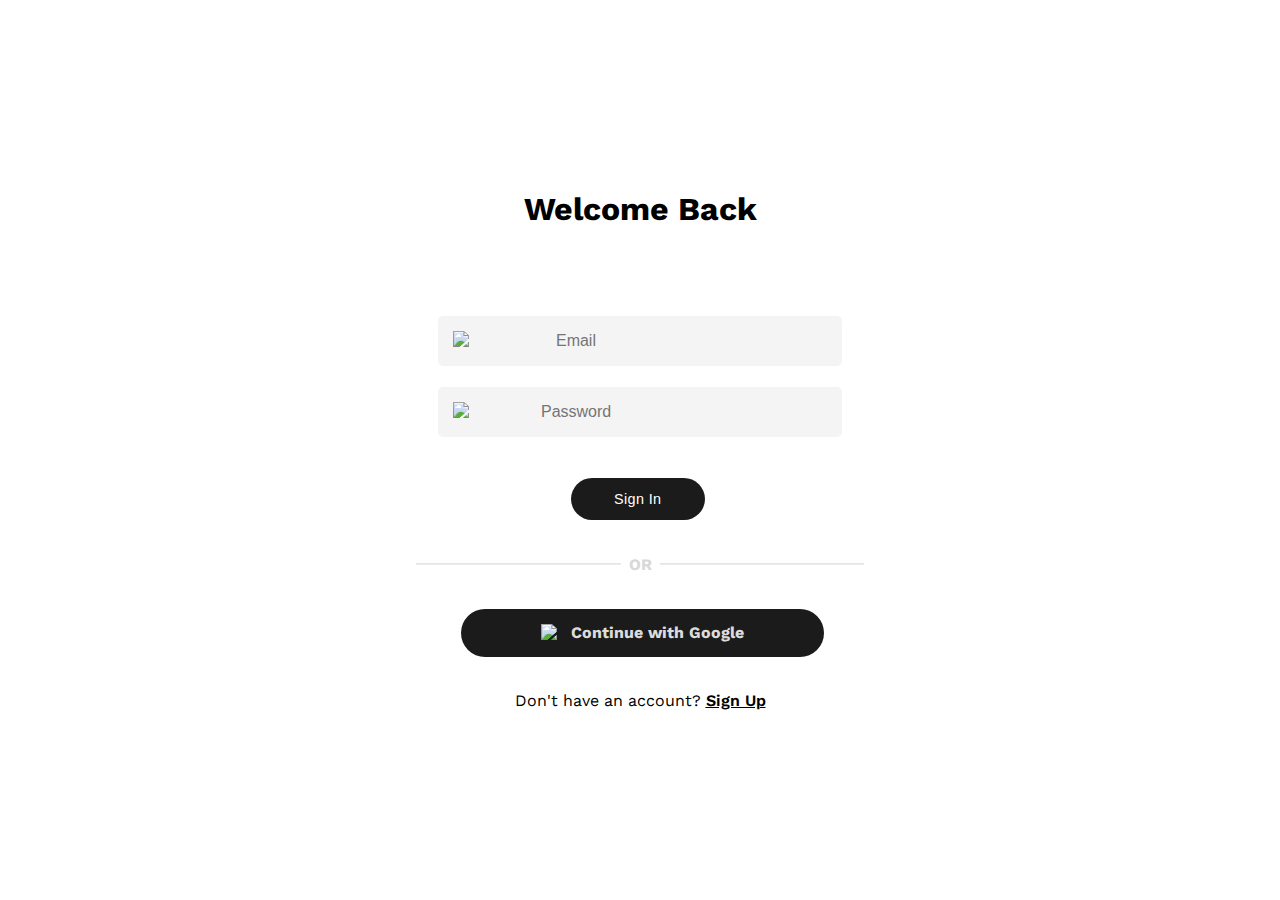
==== login_page/index.html @ e5555da9 "changes made for making the page responsive" ====
<!DOCTYPE html>
<html lang="en">
<head>
    <meta charset="UTF-8">
    <meta name="viewport" content="width=device-width, initial-scale=1">
    <title>Login Page</title>
    <link rel="icon" href="/assets/zomato-seeklogo.svg" type="image/icon type">
    <link rel="preconnect" href="https://fonts.googleapis.com">
    <link rel="preconnect" href="https://fonts.gstatic.com" crossorigin>
    <link href="https://fonts.googleapis.com/css2?family=Work+Sans&display=swap" rel="stylesheet">
    <link rel="stylesheet" href="style.css">
</head>
<body>
    <form class="my-form">
        <div class="login-welcome-row">
            <h1>Welcome Back</h1> 
        </div>
        <div class="input__wrapper">
            <img src="assets/envelope (1).svg" alt="email_logo">
            <input type="text" id="email" name="email" placeholder="Email" class="input__field" required>
        </div>
        <div class="input__wrapper">
            <img src="assets/key (1).svg" alt="key_logo">
            <input id="password" type="password" placeholder="Password" name="Password" class="input__field">
        </div>
        <button type="submit" class="my-form__button">Sign In</button>
        <div class="container">
            <hr class="line" />
            <p>or</p>
            <hr class="line" />
        </div>
        <div class="socials-row">
            <a href="#" title="Use Google">
                <img src="assets/google.png" alt="Google">
                Continue with Google
            </a>
        </div>
        <div class="my-form__actions">
            <div class="my-form__row">
                <span>
                    Don't have an account?
                    <a href="#">Sign Up</a>
                </span>
            </div>
        </div>
    </form>
</body>
</html>
---- login_page/style.css ----
* {
    margin: 0;
    padding: 0;
    box-sizing: border-box;
}

body {
    font-size: 16px;
    font-family: 'Work Sans', sans-serif;
    height: 100vh;
    padding: 1rem;
    display: flex;
    height: 100vh;
    justify-content: center;
    align-items: center;
}

.socials-row {
    margin-top: -0.3rem;
    padding-left: 10%;
    gap: 1rem;
}

.socials-row img {
    width: 1.1rem;
    height: 1.1rem;
}

.socials-row>a {
    padding: 0.5rem;
    border-radius: 10rem;
    width: 90%;
    min-height: 3rem;
    display: flex;
    gap: 0.75rem;
    justify-content: center;
    align-items: center;
    text-decoration: none;
    font-size: 1rem;
    color: #dcdcdc;
    padding: 0.5rem;
    background-color: #1b1b1b;
    font-weight: 700;
}

.login-welcome-row {
    margin-bottom: 4.5rem;
    text-align: center;
    font-weight: lighter;
}

.my-form {
    display: flex;
    flex-direction: column;
    justify-content: start;
    position: relative;
    gap: 1rem;
    width: 100%;
    max-width: 32rem;
    padding: 3rem 2rem;
    border-radius: 2rem;
    height: fit-content;
}

.my-form__button {
    background-color: #1b1b1b;
    color: white;
    white-space: nowrap;
    border: none;
    display: flex;
    justify-content: center;
    align-items: center;
    margin-top: 20px;
    margin-left: 34.5%;
    line-height: 42px;
    outline: none;
    font-size: 0.9rem;
    font-weight: 500;
    letter-spacing: .025em;
    text-decoration: none;
    cursor: pointer;
    width: 30%;
    border-radius: 99px;
    -webkit-transition: all .3s ease;
    transition: all .3s ease;
}

.input__wrapper {
    position: relative;
    padding: 0.5rem;
    margin-bottom: 0.3rem;
    margin-left: 5%;
    width: 90%;
    border-radius: 5px;
    background-color: #f4f4f4;
    display: flex;
    align-items: center;
}

.input__wrapper img {
    height: 18px;
    margin-right: 1.2rem;
    margin-left: 0.4rem;
    margin-bottom: 1.5px;
}

.input__field {
    font-size: 1rem;
    padding: 0.5rem 0;
    width: 100%;
    border: none;
    background: transparent;
    outline: none;
}


.input__icon {
    position: absolute;
    right: -0.875rem;
    bottom: -0.6875rem;
    width: 2.25rem;
    height: 2.25rem;
    padding: 0.125rem;
    transform: translate(-50%, -50%);
    transform-origin: center;
    cursor: pointer;
} 

.my-form__actions {
    display: flex;
    flex-direction: column;
    align-self: center;
    color: var(--secondary);
    gap: 1rem;
    margin-top: 0.5rem;
}

.my-form__actions a {
    color: var(--secondary);
    font-weight: 600;
}


.my-form__row {
    margin-top: 10px;
}

.container {
    position: relative;
    width: 100%;
    display: flex;
    align-items: center;
    gap: 0.5rem; 
    margin-top: 1.2rem;
    margin-bottom: 1.5rem;
    text-transform: uppercase;
    color: black;
    font-weight: bold;
}

.line {
    width: 50%; 
    border-color: black; 
    opacity: 0.1;
}

.container p {
    color: gray;
    opacity: 0.3; 
}
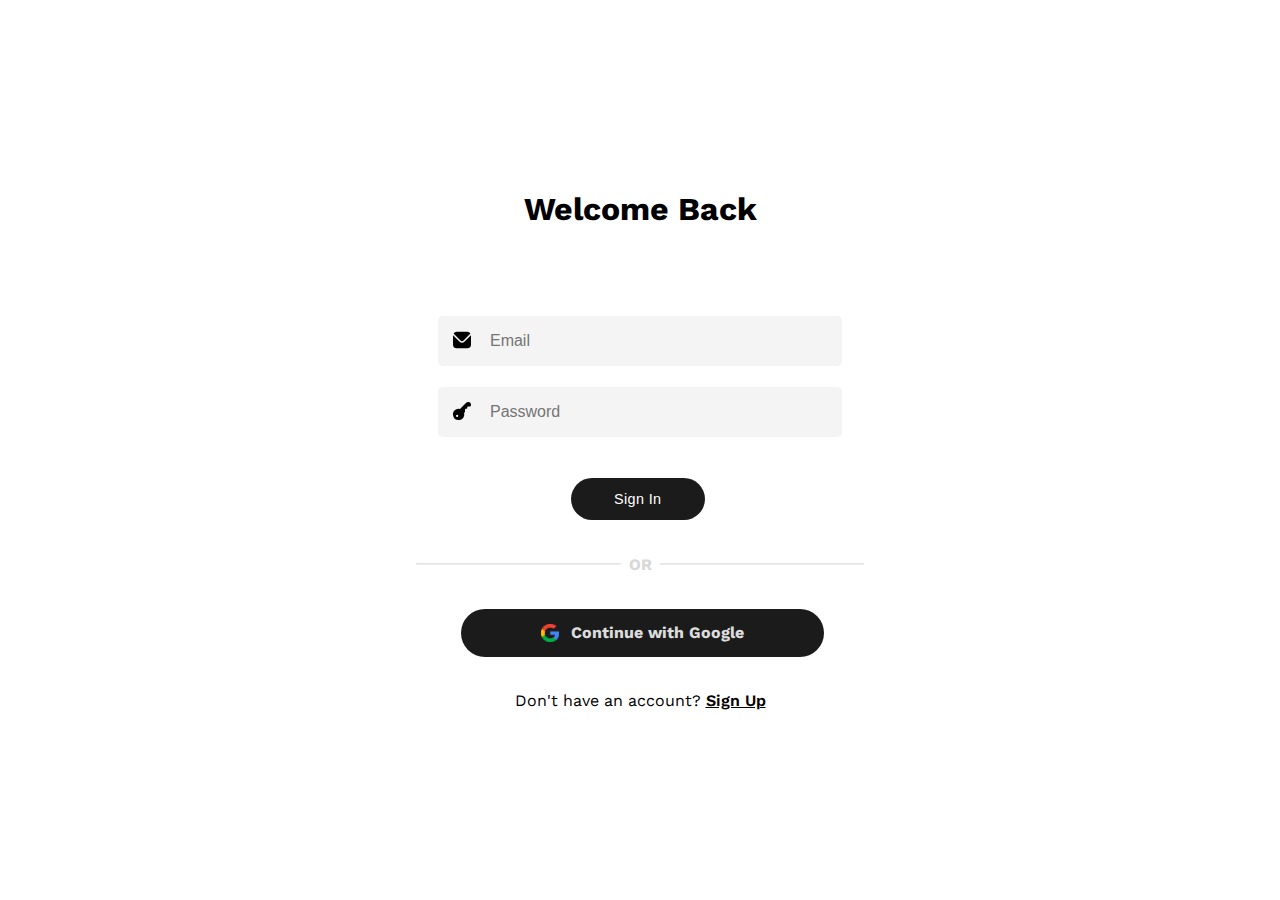
==== commit 27902b2b: "files added" ====
--- a/login_page/index.html
+++ b/login_page/index.html
@@ -4,7 +4,6 @@
     <meta charset="UTF-8">
     <meta name="viewport" content="width=device-width, initial-scale=1">
     <title>Login Page</title>
-    <link rel="icon" href="/assets/zomato-seeklogo.svg" type="image/icon type">
     <link rel="preconnect" href="https://fonts.googleapis.com">
     <link rel="preconnect" href="https://fonts.gstatic.com" crossorigin>
     <link href="https://fonts.googleapis.com/css2?family=Work+Sans&display=swap" rel="stylesheet">
@@ -39,7 +38,7 @@
             <div class="my-form__row">
                 <span>
                     Don't have an account?
-                    <a href="#">Sign Up</a>
+                    <a href="../signup_page/index.html">Sign Up</a>
                 </span>
             </div>
         </div>
